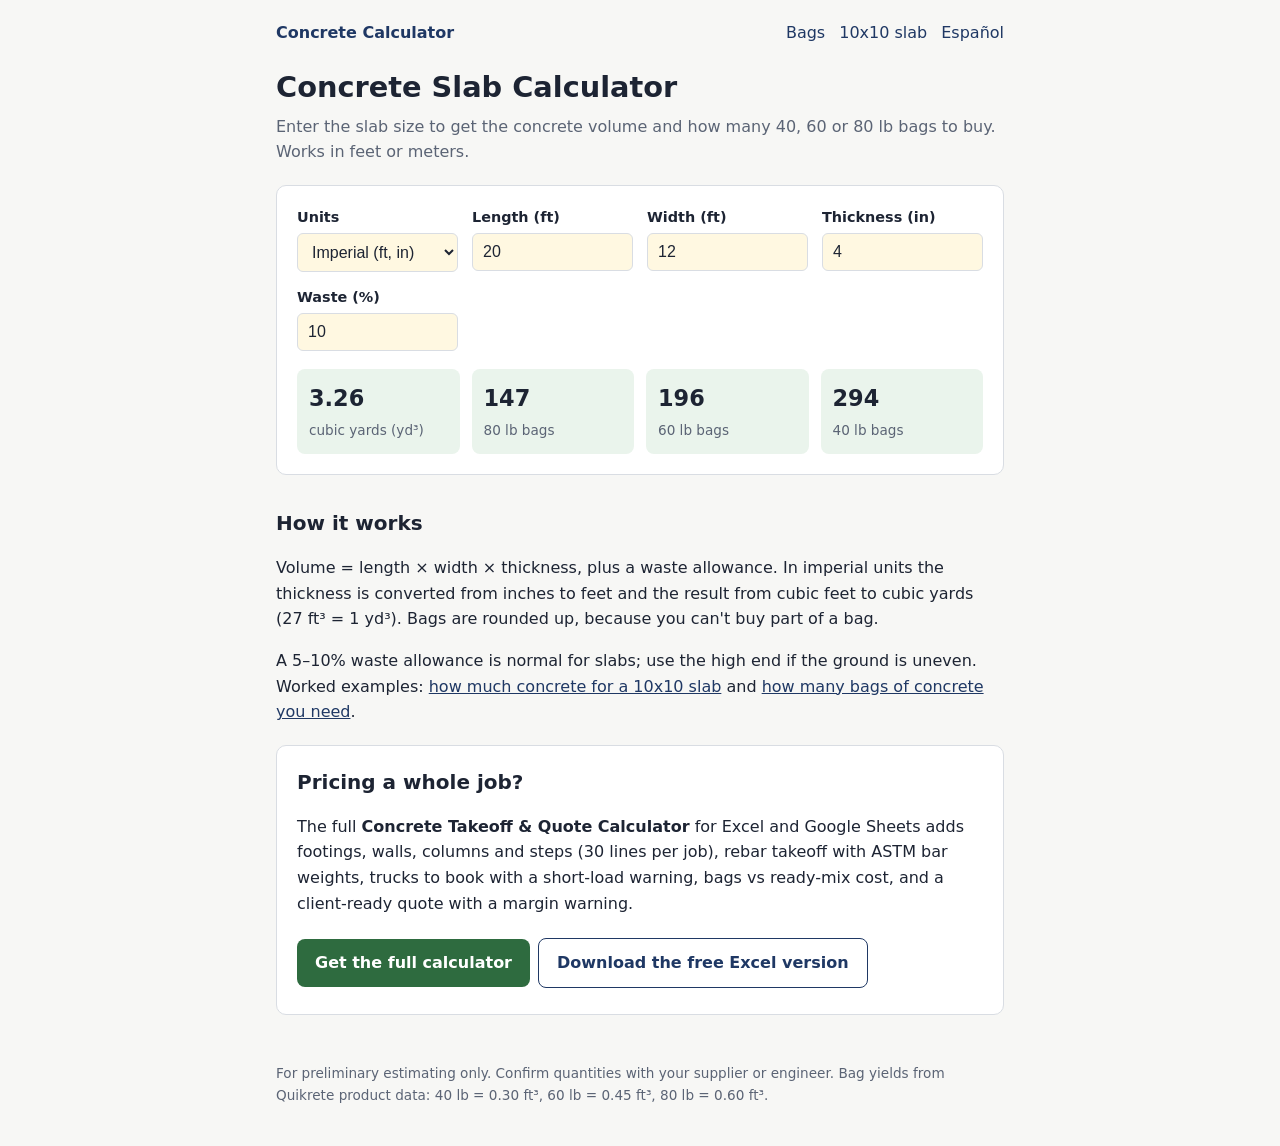
==== index.html @ 454161b9 "Add free concrete slab calculator site (EN/ES) with 4 worked examples Co-Authored-By: Claude Opus 5." ====
<!doctype html><html lang="en"><head><meta charset="utf-8"><meta name="viewport" content="width=device-width,initial-scale=1">
<title>Concrete Slab Calculator: Yards and Bags (Free)</title><meta name="description" content="Free concrete slab calculator. Enter length, width and thickness to get cubic yards or cubic meters and the number of 40, 60 or 80 lb bags."><link rel="canonical" href="https://frederikfor.github.io/concrete-calculator/"><link rel="alternate" hreflang="es" href="https://frederikfor.github.io/concrete-calculator/es/"><link rel="stylesheet" href="style.css"></head><body>
<header><a href="">Concrete Calculator</a><nav><a href="bags-of-concrete-calculator.html">Bags</a><a href="how-much-concrete-10x10-slab.html">10x10 slab</a><a href="es/">Español</a></nav></header><main>
<h1>Concrete Slab Calculator</h1><p class="lead">Enter the slab size to get the concrete volume and how many 40, 60 or 80 lb bags to buy. Works in feet or meters.</p>
<div class="card"><div class="grid">
<div><label for="sys">Units</label><select id="sys"><option value="imperial">Imperial (ft, in)</option><option value="metric">Metric (m, mm)</option></select></div>
<div><label for="L">Length (<span id="uL">ft</span>)</label><input id="L" type="number" min="0" step="any" value="20"></div>
<div><label for="W">Width (<span id="uW">ft</span>)</label><input id="W" type="number" min="0" step="any" value="12"></div>
<div><label for="T">Thickness (<span id="uT">in</span>)</label><input id="T" type="number" min="0" step="any" value="4"></div>
<div><label for="waste">Waste (%)</label><input id="waste" type="number" min="0" step="any" value="10"></div></div>
<div class="results"><div class="res"><b id="vol">0</b><span id="volu">cubic yards</span></div><div class="res"><b id="b80">0</b><span>80 lb bags</span></div><div class="res"><b id="b60">0</b><span>60 lb bags</span></div><div class="res"><b id="b40">0</b><span>40 lb bags</span></div></div></div>
<h2>How it works</h2><p>Volume = length × width × thickness, plus a waste allowance. In imperial units the thickness is converted from inches to feet and the result from cubic feet to cubic yards (27 ft³ = 1 yd³). Bags are rounded up, because you can't buy part of a bag.</p>
<p>A 5–10% waste allowance is normal for slabs; use the high end if the ground is uneven. Worked examples: <a href="how-much-concrete-10x10-slab.html">how much concrete for a 10x10 slab</a> and <a href="bags-of-concrete-calculator.html">how many bags of concrete you need</a>.</p>
<div class="card"><h2 style="margin-top:0">Pricing a whole job?</h2><p>The full <b>Concrete Takeoff &amp; Quote Calculator</b> for Excel and Google Sheets adds footings, walls, columns and steps (30 lines per job), rebar takeoff with ASTM bar weights, trucks to book with a short-load warning, bags vs ready-mix cost, and a client-ready quote with a margin warning.</p>
<a class="cta" href="https://frederikforest.gumroad.com/l/pyrapr">Get the full calculator</a><a class="cta alt" href="https://frederikforest.gumroad.com/l/otqaav">Download the free Excel version</a></div>
</main><footer>For preliminary estimating only. Confirm quantities with your supplier or engineer. Bag yields from Quikrete product data: 40 lb = 0.30 ft³, 60 lb = 0.45 ft³, 80 lb = 0.60 ft³.</footer><script src="calc.js"></script></body></html>
---- style.css ----
:root{--bg:#f7f7f5;--card:#fff;--ink:#1d2433;--muted:#5b6475;--line:#d9dde3;--accent:#1f3864;--accent-2:#2e6b3f;--in:#fff8e1;--out:#eaf4ec}
@media (prefers-color-scheme:dark){:root{--bg:#14171c;--card:#1d2128;--ink:#e8eaee;--muted:#a3aab6;--line:#323844;--accent:#8fb0e8;--accent-2:#7fc595;--in:#2b2716;--out:#18291e}}
*{box-sizing:border-box}body{margin:0;background:var(--bg);color:var(--ink);font:16px/1.6 system-ui,-apple-system,"Segoe UI",Roboto,Arial,sans-serif}
header,main,footer{max-width:760px;margin:0 auto;padding:0 16px}
header{padding-top:20px;display:flex;justify-content:space-between;align-items:center;gap:12px;flex-wrap:wrap}
header a{color:var(--accent);text-decoration:none;font-weight:600}nav a{margin-left:14px;font-weight:500}
h1{font-size:1.8rem;line-height:1.25;margin:24px 0 8px}h2{font-size:1.25rem;margin:32px 0 8px}
.lead{color:var(--muted);margin-top:0}
.card{background:var(--card);border:1px solid var(--line);border-radius:10px;padding:20px;margin:20px 0}
.grid{display:grid;grid-template-columns:repeat(auto-fit,minmax(150px,1fr));gap:14px}
label{display:block;font-size:.9rem;font-weight:600;margin-bottom:4px}
input,select{width:100%;padding:9px 10px;border:1px solid var(--line);border-radius:6px;background:var(--in);color:var(--ink);font-size:1rem}
.results{display:grid;grid-template-columns:repeat(auto-fit,minmax(150px,1fr));gap:12px;margin-top:18px}
.res{background:var(--out);border-radius:8px;padding:12px}.res b{display:block;font-size:1.4rem}.res span{font-size:.85rem;color:var(--muted)}
.cta{display:inline-block;background:var(--accent-2);color:#fff;padding:11px 18px;border-radius:8px;text-decoration:none;font-weight:600;margin:6px 8px 6px 0}
.cta.alt{background:transparent;color:var(--accent);border:1px solid var(--accent)}
table{border-collapse:collapse;width:100%;font-size:.95rem;display:block;overflow-x:auto}td,th{border-bottom:1px solid var(--line);padding:6px 8px;text-align:left}
.note{font-size:.85rem;color:var(--muted)}footer{padding:28px 16px 40px;font-size:.85rem;color:var(--muted)}
a{color:var(--accent)}
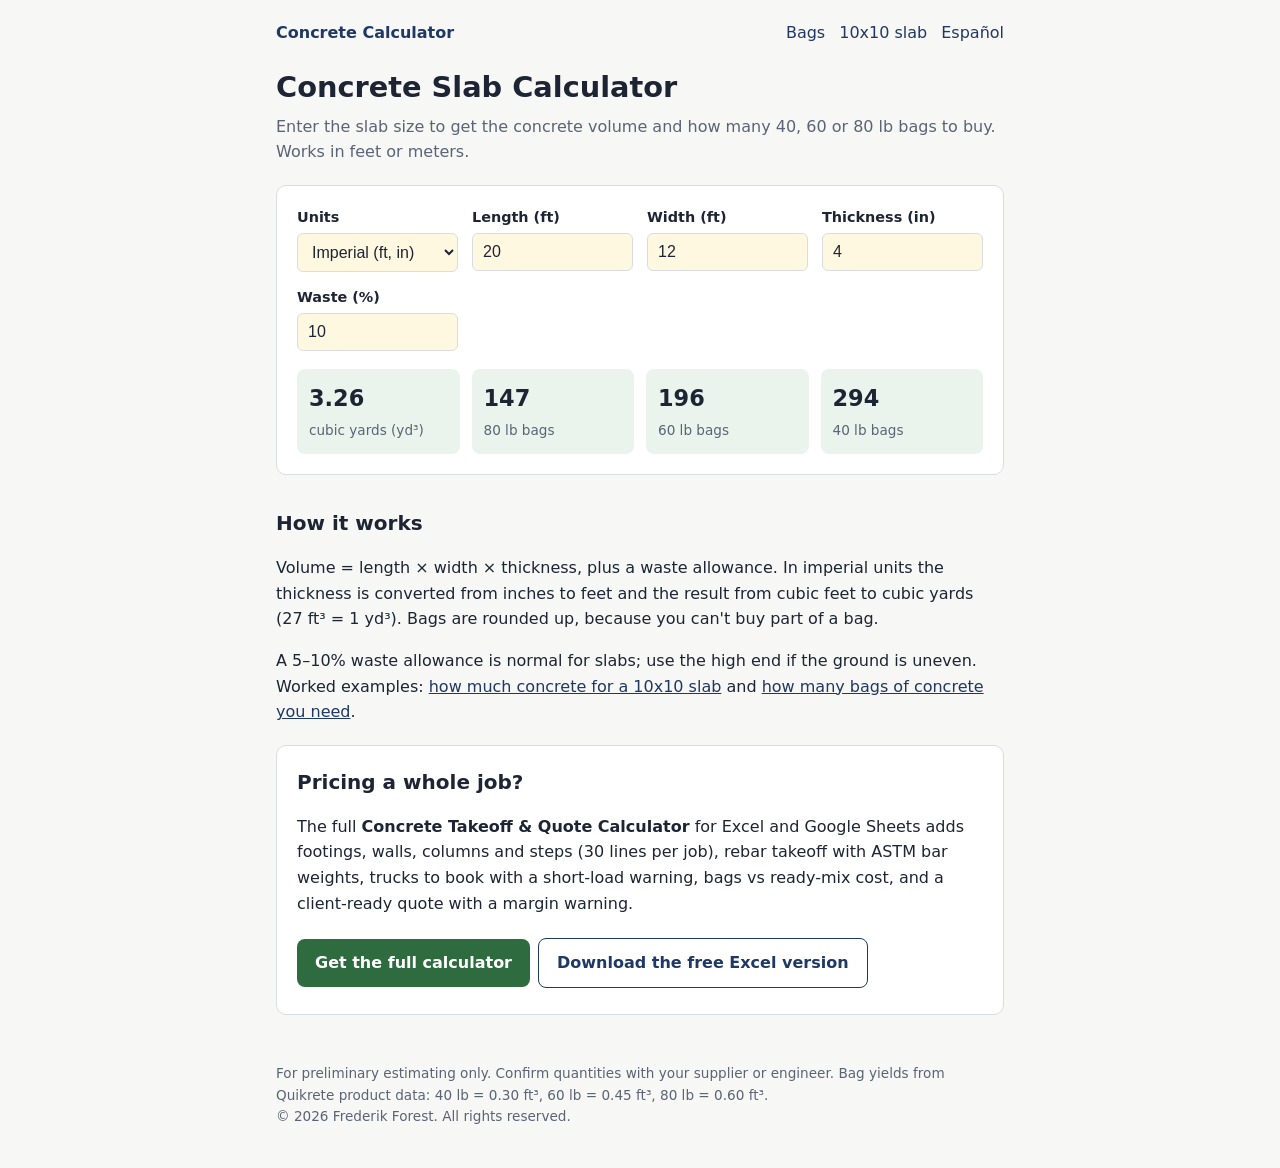
==== commit bb894e4c: "Add copyright notice Co-Authored-By: Claude Opus 5.5 <noreply@anthropic.com> Claude-Session: https:/" ====
--- a/index.html
+++ b/index.html
@@ -13,4 +13,4 @@
 <p>A 5–10% waste allowance is normal for slabs; use the high end if the ground is uneven. Worked examples: <a href="how-much-concrete-10x10-slab.html">how much concrete for a 10x10 slab</a> and <a href="bags-of-concrete-calculator.html">how many bags of concrete you need</a>.</p>
 <div class="card"><h2 style="margin-top:0">Pricing a whole job?</h2><p>The full <b>Concrete Takeoff &amp; Quote Calculator</b> for Excel and Google Sheets adds footings, walls, columns and steps (30 lines per job), rebar takeoff with ASTM bar weights, trucks to book with a short-load warning, bags vs ready-mix cost, and a client-ready quote with a margin warning.</p>
 <a class="cta" href="https://frederikforest.gumroad.com/l/pyrapr">Get the full calculator</a><a class="cta alt" href="https://frederikforest.gumroad.com/l/otqaav">Download the free Excel version</a></div>
-</main><footer>For preliminary estimating only. Confirm quantities with your supplier or engineer. Bag yields from Quikrete product data: 40 lb = 0.30 ft³, 60 lb = 0.45 ft³, 80 lb = 0.60 ft³.</footer><script src="calc.js"></script></body></html>
+</main><footer>For preliminary estimating only. Confirm quantities with your supplier or engineer. Bag yields from Quikrete product data: 40 lb = 0.30 ft³, 60 lb = 0.45 ft³, 80 lb = 0.60 ft³.<br>© 2026 Frederik Forest. All rights reserved.</footer><script src="calc.js"></script></body></html>
